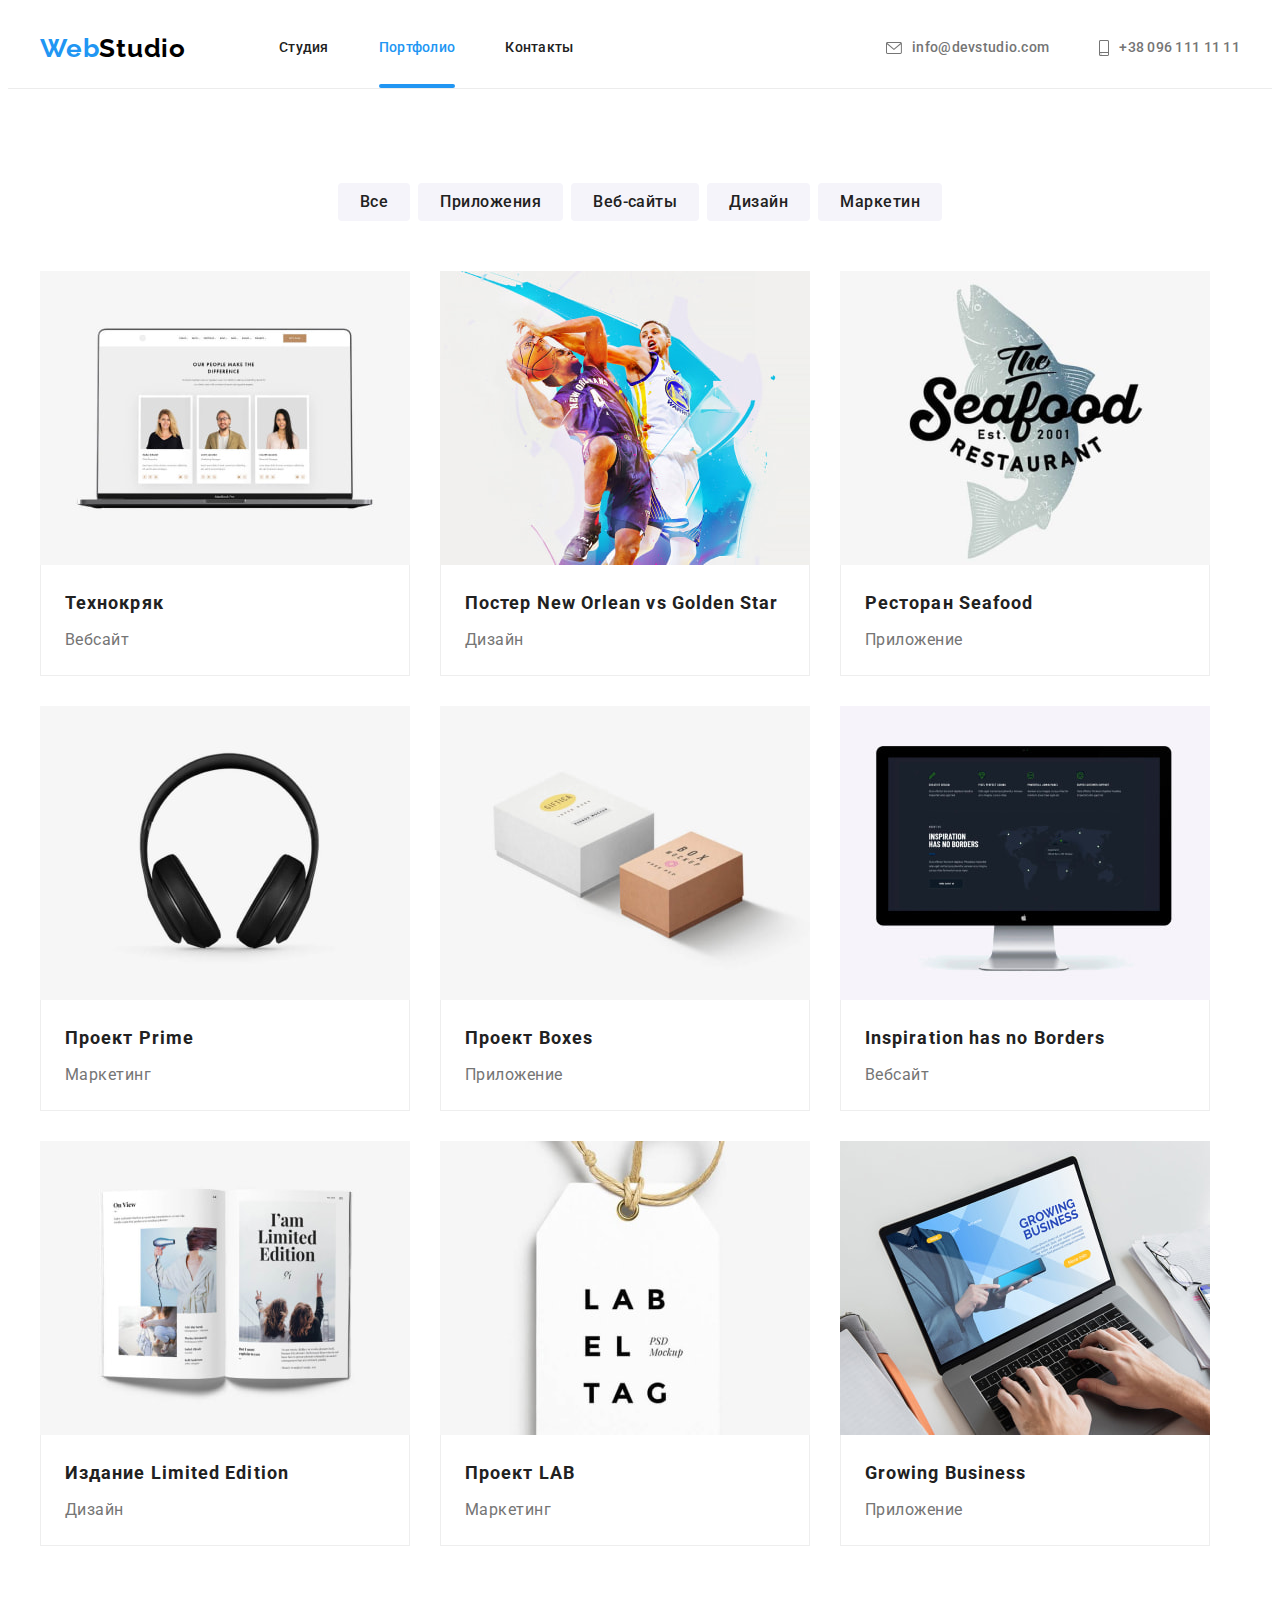
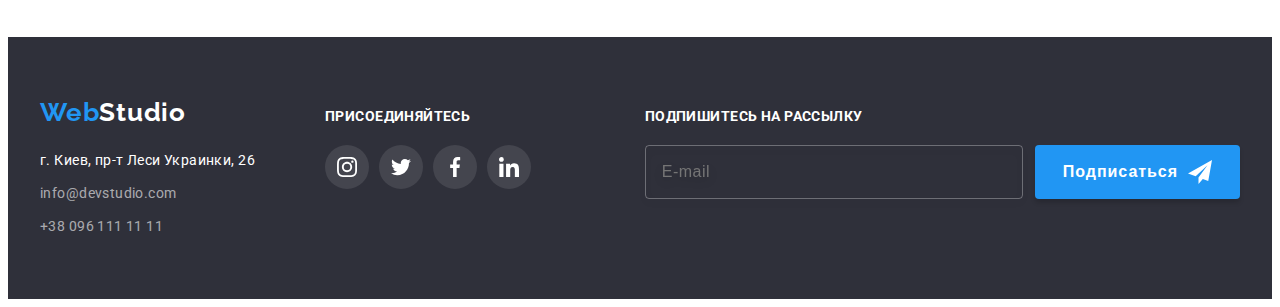
==== portfolio.html @ be4d052f "Initial commit" ====
<!DOCTYPE html>
<html lang="ru">
  <head>
    <meta charset="UTF-8" />
    <meta http-equiv="X-UA-Compatible" content="IE=edge" />
    <meta name="viewport" content="width=device-width, initial-scale=1.0" />
    <title>goit-markup-hw-06</title>

    <link rel="preconnect" href="https://fonts.googleapis.com" />
    <link rel="preconnect" href="https://fonts.gstatic.com" crossorigin />
    <link
      href="https://fonts.googleapis.com/css2?family=Raleway:wght@700&family=Roboto:wght@400;500;700;900&display=swap"
      rel="stylesheet"
    />
    <link
      rel="stylesheet"
      href="https://cdnjs.cloudflare.com/ajax/libs/modern-normalize/1.1.0/modern-normalize.min.css"
      integrity="sha512-wpPYUAdjBVSE4KJnH1VR1HeZfpl1ub8YT/NKx4PuQ5NmX2tKuGu6U/JRp5y+Y8XG2tV+wKQpNHVUX03MfMFn9Q=="
      crossorigin="anonymous"
      referrerpolicy="no-referrer"
    />
    <link rel="stylesheet" type="text/css" href="./css/styles.css" />
  </head>
  <body>
    <header class="header-portfolio">
      <div class="container heder-container">
        <a href="index.html" lang="en" class="logo">Web<span class="logo-studio">Studio</span></a>
        <nav class="navigation">
          <ul class="list-header list">
            <li class="navigation-item">
              <a href="index.html" class="link">Студия</a>
            </li>
            <li class="navigation-item">
              <a href="./portfolio.html" class="page link">Портфолио</a>
            </li>
            <li class="navigation-item">
              <a href="Контакты" class="link">Контакты</a>
            </li>
          </ul>
        </nav>
        <ul class="list-contacts list">
          <li class="navigation-item">
            <a href="mailto:info@devstudio.com" class="link">
              <svg class="header-icon" width="16" height="12">
                <use href="./img/icons.svg#icon-envelope"></use>
              </svg>
              info@devstudio.com</a
            >
          </li>
          <li class="navigation-item">
            <a href="tel:+380961111111" class="link">
              <svg class="header-icon" width="10" height="16">
                <use href="./img/icons.svg#icon-smartphone"></use>
              </svg>
              +38 096 111 11 11</a
            >
          </li>
        </ul>
      </div>
    </header>
    <main>
      <section class="section">
        <div class="container btn-container">
          <h1 class="visually-hidden">Каталог</h1>
          <ul class="btn-list list">
            <li class="item-btn">
              <button type="button" class="btn-page-two">Все</button>
            </li>
            <li class="item-btn">
              <button type="button" class="btn-page-two">Приложения</button>
            </li>
            <li class="item-btn">
              <button type="button" class="btn-page-two">Веб-сайты</button>
            </li>
            <li class="item-btn">
              <button type="button" class="btn-page-two">Дизайн</button>
            </li>
            <li class="item-btn">
              <button type="button" class="btn-page-two">Маркетин</button>
            </li>
          </ul>
          <ul class="catalog list">
            <li class="catalog-items">
              <a href="" class="link-icon">
                <div class="catalog-card-one">
                  <img src="./img/cards/nootebook.jpg" alt="ноутбук" width="370" height="294" />
                  <div class="catalog-card-two">
                    <p class="description">
                      Ресурс предлагает комплексные предложения с разным уровнем функционала и
                      сервисов. Все это позволит посетителю получить исчерпывающие сведения о
                      компании или частном лице.
                    </p>
                  </div>
                </div>
                <div class="img-catalog">
                  <h2>Технокряк</h2>
                  <p class="sacodary-text">Вебсайт</p>
                </div>
              </a>
            </li>
            <li class="catalog-items">
              <a href="" class="link-icon">
                <div class="catalog-card-one">
                  <img src="./img/cards/bsket.jpg" alt="баскетбол" width="370" height="294" />
                  <div class="catalog-card-two">
                    <p class="description">
                      Ресурс предлагает комплексные предложения с разным уровнем функционала и
                      сервисов. Все это позволит посетителю получить исчерпывающие сведения о
                      компании или частном лице.
                    </p>
                  </div>
                </div>
                <div class="img-catalog">
                  <h2>Постер <span lang="en">New Orlean vs Golden Star</span></h2>
                  <p class="sacodary-text">Дизайн</p>
                </div>
              </a>
            </li>
            <li class="catalog-items">
              <a href="" class="link-icon">
                <div class="catalog-card-one">
                  <img
                    src="./img/cards/seafood.jpg"
                    alt="логоти ресторана"
                    width="370"
                    height="294"
                  />
                  <div class="catalog-card-two">
                    <p class="description">
                      Ресурс предлагает комплексные предложения с разным уровнем функционала и
                      сервисов. Все это позволит посетителю получить исчерпывающие сведения о
                      компании или частном лице.
                    </p>
                  </div>
                </div>
                <div class="img-catalog">
                  <h2>Ресторан <span lang="en">Seafood</span></h2>
                  <p class="sacodary-text">Приложение</p>
                </div>
              </a>
            </li>
            <li class="catalog-items">
              <a href="" class="link-icon">
                <div class="catalog-card-one">
                  <img
                    src="./img/cards/headphones.jpg"
                    alt="черные наушники"
                    width="370"
                    height="294"
                  />
                  <div class="catalog-card-two">
                    <p class="description">
                      Ресурс предлагает комплексные предложения с разным уровнем функционала и
                      сервисов. Все это позволит посетителю получить исчерпывающие сведения о
                      компании или частном лице.
                    </p>
                  </div>
                </div>
                <div class="img-catalog">
                  <h2>Проект <span lang="en">Prime</span></h2>
                  <p class="sacodary-text">Маркетинг</p>
                </div>
              </a>
            </li>
            <li class="catalog-items">
              <a href="" class="link-icon">
                <div class="catalog-card-one">
                  <img
                    src="./img/cards/two-boxes.jpg"
                    alt="две картонные коробки"
                    width="370"
                    height="294"
                  />
                  <div class="catalog-card-two">
                    <p class="description">
                      Ресурс предлагает комплексные предложения с разным уровнем функционала и
                      сервисов. Все это позволит посетителю получить исчерпывающие сведения о
                      компании или частном лице.
                    </p>
                  </div>
                </div>
                <div class="img-catalog">
                  <h2>Проект <span lang="en">Boxes</span></h2>
                  <p class="sacodary-text">Приложение</p>
                </div>
              </a>
            </li>
            <li class="catalog-items">
              <a href="" class="link-icon">
                <div class="catalog-card-one">
                  <img src="./img/cards/monitor.jpg" alt="монитор" width="370" height="294" />
                  <div class="catalog-card-two">
                    <p class="description">
                      Ресурс предлагает комплексные предложения с разным уровнем функционала и
                      сервисов. Все это позволит посетителю получить исчерпывающие сведения о
                      компании или частном лице.
                    </p>
                  </div>
                </div>
                <div class="img-catalog">
                  <h2 lang="en">Inspiration has no Borders</h2>
                  <p class="sacodary-text">Вебсайт</p>
                </div>
              </a>
            </li>
            <li class="catalog-items">
              <a href="" class="link-icon">
                <div class="catalog-card-one">
                  <img src="./img/cards/book.jpg" alt="книга" width="370" height="294" />
                  <div class="catalog-card-two">
                    <p class="description">
                      Ресурс предлагает комплексные предложения с разным уровнем функционала и
                      сервисов. Все это позволит посетителю получить исчерпывающие сведения о
                      компании или частном лице.
                    </p>
                  </div>
                </div>
                <div class="img-catalog">
                  <h2>Издание <span lang="en">Limited Edition</span></h2>
                  <p class="sacodary-text">Дизайн</p>
                </div>
              </a>
            </li>
            <li class="catalog-items">
              <a href="" class="link-icon">
                <div class="catalog-card-one">
                  <img src="./img/cards/label.jpg" alt="бирка" width="370" height="294" />
                  <div class="catalog-card-two">
                    <p class="description">
                      Ресурс предлагает комплексные предложения с разным уровнем функционала и
                      сервисов. Все это позволит посетителю получить исчерпывающие сведения о
                      компании или частном лице.
                    </p>
                  </div>
                </div>
                <div class="img-catalog">
                  <h2>Проект <span lang="en">LAB</span></h2>
                  <p class="sacodary-text">Маркетинг</p>
                </div>
              </a>
            </li>
            <li class="catalog-items">
              <a href="" class="link-icon">
                <div class="catalog-card-one">
                  <img
                    src="./img/cards/nootebook-2.jpg"
                    alt="серый ноутбук"
                    width="370"
                    height="294"
                  />
                  <div class="catalog-card-two">
                    <p class="description">
                      Ресурс предлагает комплексные предложения с разным уровнем функционала и
                      сервисов. Все это позволит посетителю получить исчерпывающие сведения о
                      компании или частном лице.
                    </p>
                  </div>
                </div>
                <div class="img-catalog">
                  <h2 lang="en">Growing Business</h2>
                  <p class="sacodary-text">Приложение</p>
                </div>
              </a>
            </li>
          </ul>
        </div>
      </section>
    </main>
    <footer class="footer">
      <section class="section-footer container">
        <div class="footer-contacts">
          <a href="index.html" lang="en" class="logo logo-footer"
            >Web<span class="footer-logo">Studio</span></a
          >
          <address>
            <ul class="footer-address list">
              <li class="footer-items">
                <a
                  href="https://goo.gl/maps/iHPk22q8Q6fAZVJF9"
                  target="_blank"
                  rel="noopener nofollow"
                  class="list-1"
                  >г. Киев, пр-т Леси Украинки, 26
                </a>
              </li>
              <li class="footer-items">
                <a href="mailto:info@devstudio.com" class="list-2">info@devstudio.com</a>
              </li>
              <li class="footer-items">
                <a href="tel:+380961111111" class="list-2">+38 096 111 11 11</a>
              </li>
            </ul>
          </address>
        </div>
        <div class="footer-social">
          <h4 class="text-footer">ПРИСОЕДИНЯЙТЕСЬ</h4>
          <ul class="social list">
            <li class="social-items">
              <a
                class="social-link"
                href=""
                target="_blank"
                aria-label="instagram"
                rel="noopener noreferrent"
              >
                <svg class="social-icon" width="20" height="20">
                  <use href="./img/icons.svg#icon-instagram"></use>
                </svg>
              </a>
            </li>
            <li class="social-items">
              <a
                class="social-link"
                href=""
                target="_blank"
                aria-label="twitter"
                rel="noopener noreferrent"
              >
                <svg class="social-icon" width="20" height="20">
                  <use href="./img/icons.svg#icon-twitter"></use>
                </svg>
              </a>
            </li>
            <li class="social-items">
              <a
                class="social-link"
                href=""
                target="_blank"
                aria-label="facebook"
                rel="noopener noreferrent"
              >
                <svg class="social-icon" width="20" height="20">
                  <use href="./img/icons.svg#icon-facebook"></use>
                </svg>
              </a>
            </li>
            <li class="social-items">
              <a
                class="social-link"
                href=""
                target="_blank"
                aria-label="linkedin"
                rel="noopener noreferrent"
              >
                <svg class="social-icon" width="20" height="20">
                  <use href="./img/icons.svg#icon-linkedin"></use>
                </svg>
              </a>
            </li>
          </ul>
        </div>
        <div>
          <p class="text-footer">Подпишитесь на рассылку</p>
          <form class="footer-form" name="footer-form">
            <input class="input-footer" type="text" name="E-mail" placeholder="E-mail" />
            <button class="footer-btn" type="submit">
              Подписаться
              <svg class="icon-send" width="24" height="24">
                <use href="./img/icons.svg#icon-send"></use>
              </svg>
            </button>
          </form>
        </div>
      </section>
    </footer>
  </body>
</html>
---- css/styles.css ----
:root {
  --main-font: 'Roboto', sans-serif;
  --sekondary-font: 'Raleway', sans-serif;
  /*text colors*/
  --accent-color: #2196f3;
  --main-text-cl: #757575;
  --secondary-text-cl: #212121;
  --color-logo: #000000;
  --clients-color: #afb1b8;
  /*bg colors*/
  --accent-bg-color: #2f303a;
  --main-bg-cl: #ffffff;
  --btn-hover-cl: #188ce8;
  --section-team-color: #f5f4fa;
  --our-team-color: #ffffff;
  --header-color: #ececec;
  --hero-color: rgba(47, 48, 58, 0.4);
  --our-team: rgba(47, 48, 58, 0.8);
  --color-description: rgba(33, 150, 243, 0.9);
  --modal-color: rgba(0, 0, 0, 0.2);
  --color-close: rgba(0, 0, 0, 0.1);
  /* animation */
  --modal-anim: 400ms linear;
  --hover-anim: 250ms cubic-bezier(0.4, 0, 0.2, 1);
}
.visually-hidden {
  position: absolute;
  white-space: nowrap;
  width: 1px;
  height: 1px;
  overflow: hidden;
  border: 0;
  padding: 0;
  clip: rect(0 0 0 0);
  clip-path: inset(50%);
  margin: -1px;
}
body {
  font-family: var(--main-font);
  font-size: 14px;
  line-height: 1.71;
  letter-spacing: 0.03em;
  color: var(--main-text-cl);
}
h1,
h2,
h3,
h4,
h5,
h6,
p {
  margin: 0;
}
img {
  display: block;
}
.header-portfolio {
  border-bottom: 1px solid var(--header-color);
}
.container {
  outline: 1px solid none;
  width: 1200px;
  padding-left: 15px;
  padding-right: 15px;
  margin-left: auto;
  margin-right: auto;
}
.section {
  padding-top: 94px;
  padding-bottom: 94px;
}
.list {
  margin: 0;
  padding-left: 0;
  list-style: none;
}
/*section header*/

.heder-container {
  display: flex;
  align-items: center;
}
.logo {
  font-family: var(--sekondary-font);
  font-weight: 700;
  font-size: 26px;
  line-height: 1.19;
  letter-spacing: 0.03em;
  color: var(--accent-color);
  text-decoration: none;
  letter-spacing: 0.03em;
  margin-right: 93px;
}
.logo-studio {
  color: var(--color-logo);
}
.list-header {
  font-family: var(--main-font);
  font-weight: 500;
  font-size: 14px;
  line-height: 1.14;
  color: var(--secondary-text-cl);
  letter-spacing: 0.02em;
  display: flex;
}
.link {
  display: flex;
  align-items: center;
  padding-top: 32px;
  padding-bottom: 32px;
}
.page::after {
  position: absolute;
  content: '';
  display: block;
  width: 100%;
  height: 4px;
  background-color: var(--accent-color);
  border-radius: 2px;
  left: 0;
  bottom: 0;
}

.navigation-item {
  position: relative;
  display: block;
  margin-right: 50px;
}
.navigation-item:last-child {
  margin-right: 0;
}
.link {
  text-decoration: none;
  color: inherit;
  transition: var(--hover-anim);
}
.link:hover,
.link:focus {
  color: var(--accent-color);
}

.list-contacts {
  font-family: var(--main-font);

  font-weight: 500;
  font-size: 14px;
  line-height: 1.14;
  color: var(--main-text-cl);
  letter-spacing: 0.02em;
  margin-left: auto;
  display: flex;
}
.header-icon {
  fill: currentColor;
  margin-right: 10px;
}
.page {
  color: var(--accent-color);
}

/*section main*/

.section-hero {
  max-width: 1600px;
  height: 600px;
  background-repeat: no-repeat;
  background-position: center;
  align-items: center;
  padding-top: 200px;
  padding-bottom: 200px;
  background-color: var(--accent-bg-color);
  background-image: linear-gradient(rgba(47, 48, 58, 0.4), rgba(47, 48, 58, 0.4)),
    url(../img/bg/hero-bg.jpg);
  background-size: cover;
  margin-left: auto;
  margin-right: auto;
}

.hero {
  color: var(--main-bg-cl);
  font-family: var(--main-font);
  font-style: normal;
  font-weight: 900;
  font-size: 44px;
  line-height: 1.36;
  letter-spacing: 0.06em;
  text-transform: uppercase;
  width: 696px;
  height: 120px;
  text-align: center;
  margin-bottom: 30px;
  margin-left: auto;
  margin-right: auto;
}

.active-btn {
  padding: 10px 32px;
  display: block;
  background: var(--accent-color);
  box-shadow: 0px 4px 4px rgba(0, 0, 0, 0.15);
  border-radius: 4px;
  border: none;
  margin-left: auto;
  margin-right: auto;
}
.btn {
  font-family: var(--main-font);
  font-weight: 700;
  font-size: 16px;
  line-height: 1.88;
  color: var(--main-bg-cl);
  background-color: var(--accent-color);
  cursor: pointer;
  letter-spacing: 0.06em;
  transition: var(--hover-anim);
}
.btn:focus {
  background-color: var(--btn-hover-cl);
  color: var(--main-bg-cl);
}
.btn:hover {
  color: var(--btn-hover-cl);
  color: var(--main-bg-cl);
}

/* modal */
.modal-p {
  font-weight: 700;
  font-size: 20px;
  line-height: 1.15;
  text-align: center;
  letter-spacing: 0.03em;
  margin-bottom: 12px;
  color: var(--secondary-text-cl);
}
.modal-input {
  width: 100%;
  height: 100%;
  border: none;
  width: 448px;
  height: 40px;
  padding-left: 42px;
  transition: var(--hover-anim);
  border: none;
  outline: transparent;
}

.modal-input:focus {
  outline: 1px solid var(--accent-color);
  border-radius: 4px;
}
.modal-label {
  display: block;
  font-weight: 400;
  font-size: 12px;
  line-height: 1.17;
  letter-spacing: 0.01em;
  color: var(--secondary-text-cl);
  height: 58px;
  margin-bottom: 10px;
}
.modal-label-coment {
  font-weight: 400;
  font-size: 12px;
  line-height: 1.17;
  letter-spacing: 0.01em;
  color: var(--main-text-cl);
}
.form-span {
  color: var(--main-text-cl);
}
.comment {
  margin-top: 4px;
  resize: none;
  width: 448px;
  height: 120px;
  margin-bottom: 20px;
  font-size: 14px;
  line-height: 1.14;
  letter-spacing: 0.01em;
  padding: 12px 16px;
  border: none;
  outline: 1px solid rgba(33, 33, 33, 0.2);
  border-radius: 4px;
  transition: var(--hover-anim);
}
.comment:placeholder-shown {
  font-size: 12px;
  line-height: 14px;
  letter-spacing: 0.01em;
  color: rgba(117, 117, 117, 0.5);
}

.comment:focus,
.comment:hover {
  outline: 1px solid var(--accent-color);
}
.modal-field:focus .modal-input {
  outline: transparent;
}
.modal-field {
  margin-top: 4px;
  border-radius: 4px;
  position: relative;
  border: none;
  outline: 1px solid rgba(33, 33, 33, 0.2);
  border-radius: 4px;
  transition: var(--hover-anim);
}

.modal-field:hover,
.modal-field:focus {
  color: var(--accent-color);
  outline-color: var(--accent-color);
  border: none;
}
.modal-field:focus-within .modal-svg {
  color: var(--accent-color);
}
.modal-svg {
  position: absolute;
  left: 15px;
  top: 14px;
  fill: currentColor;
}

.radio {
  display: flex;
  align-items: center;
  justify-content: center;
  font-size: 14px;
  line-height: 1.71;
  letter-spacing: 0.03em;
  margin-bottom: 30px;
}
.modal-btn {
  font-weight: 700;
  font-size: 16px;
  line-height: 1.88;
  display: flex;
  letter-spacing: 0.06em;
  color: var(--main-bg-cl);
  border: none;
  background-color: var(--accent-color);
  padding: 10px 55px;
  border-radius: 4px;
  margin-right: auto;
  margin-left: auto;
  cursor: pointer;
  transition: var(--hover-anim);
  border-radius: 4px;
  outline: transparent;
}
.modal-btn:hover,
.modal-btn:focus {
  background-color: var(--btn-hover-cl);
  box-shadow: 0px 4px 4px rgba(0, 0, 0, 0.15);
  border-radius: 4px;
}
.checkbox:checked + .modal-check {
  fill: var(--main-bg-cl);
  background-color: var(--accent-color);
  border-color: var(--accent-color);
}
.checkbox:focus + .modal-check {
  border-color: var(--accent-color);
}
.checkbox:hover + .modal-check {
  border-color: var(--accent-color);
}
.modal-check {
  width: 16px;
  height: 15px;
  margin-right: 9px;
  fill: var(--main-bg-cl);
  border: 2px solid var(--secondary-text-cl);
  transition: var(--hover-anim);
  border-radius: 2px;
}

.modal-link {
  color: var(--accent-color);
}
.backdrop {
  position: fixed;
  width: 100%;
  height: 100%;
  top: 0;
  left: 0;
  background-color: var(--modal-color);
  z-index: 10;
  transition: opacity var(--modal-anim), visibility var(--modal-anim);
}
.modal {
  background-color: var(--main-bg-cl);
  width: 528px;
  height: 581px;
  position: absolute;
  left: 50%;
  top: 50%;
  transform: translate(-50%, -50%);
  padding: 40px;
}
.backdrop.is-hidden {
  opacity: 0;
  pointer-events: none;
  visibility: hidden;
}
.close {
  position: absolute;
  top: 8px;
  right: 8px;
  fill: var(--color-logo);
  outline: 1px solid var(--color-close);
  border: none;
  background-color: var(--main-bg-cl);
  border-radius: 50%;
  width: 30px;
  height: 30px;
  display: flex;
  align-items: center;
  justify-content: center;
  cursor: pointer;
  padding: 0;
  transition: var(--hover-anim);
}
.close:hover,
.close:focus {
  fill: var(--accent-color);
}
.Benefits-item {
  font-family: var(--main-font);
  font-style: normal;
  font-size: 14px;
  line-height: 1.71x;
  color: var(--main-text-cl);
  letter-spacing: 0.03em;
}
.Benefits {
  font-family: var(--main-font);
  font-style: normal;
  font-weight: 700;
  font-size: 14px;
  line-height: 1.14;
  color: var(--secondary-text-cl);
  letter-spacing: 0.03em;
  text-transform: uppercase;
}
.Benefits-list {
  list-style: none;
  display: flex;
}
.div-advantages {
  width: 270px;
  height: 120px;
  background-color: var(--section-team-color);
  margin-bottom: 30px;
  align-items: center;
  display: flex;
  justify-content: center;
}
.advantages {
}
.benefits-block {
  width: 270px;
  margin-right: 30px;
}
.benefits-block:last-child {
  margin-right: 0;
}
.Benefits {
  margin-bottom: 10px;
}
.heading-two {
  font-family: var(--main-font);
  font-style: normal;
  font-weight: 700;
  font-size: 36px;
  line-height: 1.17;
  color: var(--secondary-text-cl);
  letter-spacing: 0.03em;
  margin-bottom: 50px;
  text-align: center;
}
.our-work-list {
  list-style: none;
}

.our-team {
  display: flex;
}

.our-team-item {
  margin-right: 30px;
  box-shadow: 0px 1px 3px rgba(0, 0, 0, 0.12), 0px 1px 1px rgba(0, 0, 0, 0.14),
    0px 2px 1px rgba(0, 0, 0, 0.2);
  border-radius: 0px 0px 4px 4px;

  background-color: var(--our-team-color);
}
.wraper {
  padding-bottom: 30px;
  padding-top: 30px;
}
.our-team-item .name {
  margin-bottom: 10px;
}
.our-team-item:last-child {
  margin-right: 0;
}
.about {
  padding-top: 0;
}
.about .list {
  display: flex;
}
.our-work-item {
  position: relative;
  margin-right: 30px;
}
.about .our-work-item:last-child {
  margin-right: 0;
}
.our-work-text {
  position: absolute;
  content: '';
  display: flex;
  width: 100%;
  height: 70px;
  background-color: var(--our-team);
  left: 0;
  bottom: 0;
  font-weight: 700;
  line-height: 1.14;
  letter-spacing: 0.03em;
  text-transform: uppercase;
  color: var(--main-bg-cl);
  align-items: center;
  justify-content: center;
}
.name {
  font-family: var(--main-font);
  font-style: normal;
  font-weight: 500;
  font-size: 16px;
  line-height: 1.19;
  color: var(--secondary-text-cl);
  text-align: center;
  letter-spacing: 0.03em;
}
.section-team {
  background-color: var(--section-team-color);
}
.position {
  font-family: var(--main-font);
  font-style: normal;
  font-size: 16px;
  line-height: 1.19;
  color: var(--main-text-cl);
  text-align: center;
  letter-spacing: 0.03em;
  margin-bottom: 16px;
}
.btn-list {
  list-style: none;
  margin: 0;
  padding: 0;
}
.btn-container .btn-list {
  display: flex;
  justify-content: center;
  margin-bottom: 50px;
}
.btn-container {
  width: 1200px;
  height: 1360px;
}
.item-btn {
  margin-right: 8px;
}
.item-btn:hover:focus {
  box-shadow: 0px 3px 1px rgba(0, 0, 0, 0.1), 0px 1px 2px rgba(0, 0, 0, 0.08),
    0px 2px 2px rgba(0, 0, 0, 0.12);
}
.item-btn:last-child {
  margin-right: 0;
}
.btn-page-two {
  font-family: var(--main-font);
  font-weight: 500;
  font-size: 16px;
  line-height: 1.62;
  color: var(--secondary-text-cl);
  background-color: var(--section-team-color);
  cursor: pointer;
  letter-spacing: 0.03em;
  border: none;
  padding: 6px 22px;
  border-radius: 4px;
  transition: var(--hover-anim);
}
.btn-page-two:hover,
.btn-page-two:focus {
  color: var(--main-bg-cl);
  background-color: var(--accent-color);
  box-shadow: 0px 3px 1px rgba(0, 0, 0, 0.1), 0px 1px 2px rgba(0, 0, 0, 0.08),
    0px 2px 2px rgba(0, 0, 0, 0.12);
}

.catalog {
  display: flex;
  flex-wrap: wrap;
}
.catalog h2 {
  font-family: var(--main-font);
  font-style: normal;
  font-weight: 700;
  font-size: 18px;
  line-height: 2;
  color: var(--secondary-text-cl);
  letter-spacing: 0.06em;
}
.sacodary-text {
  font-family: var(--main-font);
  font-style: normal;
  font-size: 16px;
  line-height: 1.88;
  color: var(--main-text-cl);
  letter-spacing: 0.03em;
}
.catalog-items {
  margin-right: 30px;
  margin-bottom: 30px;
}

.description {
  padding: 63px 24px;
  font-size: 18px;
  line-height: 1.56;
  letter-spacing: 0.03em;
  background-color: var(--color-description);
  color: var(--main-bg-cl);
}
.catalog-card-one {
  position: relative;
  overflow: hidden;
}
.catalog-card-two {
  top: 0;
  left: 0;
  position: absolute;
  transition: transform var(--hover-anim);
  transform: translateY(100%);
  width: 100%;
  height: 100%;
}
.link-icon {
  text-decoration: none;
  display: block;
  transition: box-shadow var(--hover-anim);
}
.link-icon:hover,
.link-icon:focus {
  box-shadow: 0px 1px 1px rgba(0, 0, 0, 0.12), 0px 4px 4px rgba(0, 0, 0, 0.06),
    1px 4px 6px rgba(0, 0, 0, 0.16);
}
.link-icon:hover .catalog-card-two,
.link-icon:focus .catalog-card-two {
  transform: translateY(0%);
}
.catalog-items:nth-child(3n) {
  margin-right: 0;
}
.catalog-items:nth-child(n + 7) {
  margin-bottom: 0;
}
.img-catalog h2 {
  margin-bottom: 4px;
}
.img-catalog {
  border: 1px solid #eeeeee;
  border-top: none;
  padding: 20px 24px;
}
.team-list {
  display: flex;
  justify-content: center;
}
.team-social {
  width: 44px;
  height: 44px;
  color: var(--main-bg-cl);
  border-radius: 50%;
  display: flex;
  align-items: center;
  justify-content: center;
  transition: background-color var(--hover-anim);
}
.team-link:not(:last-child) {
  margin-right: 10px;
}
.team-social:hover .team-icon,
.team-social:focus .team-icon {
  fill: var(--main-bg-cl);
}
.team-social:hover,
.team-social:focus {
  background-color: var(--accent-color);
}

.team-icon {
  transition: var(--hover-anim);
  fill: var(--clients-color);
}

.clients-list {
  display: flex;
}
.clients-item:not(:last-child) {
  margin-right: 30px;
}

.client-name {
  color: var(--clients-color);
  width: 170px;
  height: 92px;
  display: flex;
  align-items: center;
  justify-content: center;
  border: 1px solid var(--clients-color);
  border-radius: 4px;
  transition: var(--hover-anim);
}
.clients {
  transition: var(--hover-anim);
  fill: currentColor;
}
.client-name:hover,
.client-name:focus {
  border-color: var(--accent-color);
}
.client-name:hover .clients,
.client-name:focus .clients {
  fill: var(--accent-color);
}

/*section footer*/
.footer-address {
  list-style: none;
  font-style: normal;
  margin-top: 20px;
}

.list-1 {
  font-family: var(--main-font);
  font-style: normal;
  font-size: 14px;
  line-height: 1.71;
  color: var(--main-bg-cl);
  text-decoration: none;
  letter-spacing: 0.03em;
  transition: var(--hover-anim);
}
.list-1:hover,
.list-1:focus {
  color: var(--accent-color);
}
.list-2 {
  font-family: var(--main-font);
  font-style: normal;
  font-size: 14px;
  line-height: 1.17;
  color: rgba(255, 255, 255, 0.6);
  text-decoration: none;
  letter-spacing: 0.03em;
  transition: var(--hover-anim);
}
.footer {
  background-color: var(--accent-bg-color);
}
.list-2:hover,
.list-2:focus {
  color: var(--accent-color);
}
.footer-logo {
  color: var(--main-bg-cl);
}
.footer {
  padding-top: 60px;
  padding-bottom: 60px;
}
.logo-footer {
  margin-right: 0;
}
.footer-items {
  margin-bottom: 9px;
}

.footer-items:last-child {
  margin-bottom: 0;
}
.footer-social {
  margin-right: auto;
}
.text-footer {
  color: var(--main-bg-cl);
  font-family: 'Roboto';
  font-weight: 700;
  font-size: 14px;
  line-height: 1.14;
  letter-spacing: 0.03em;
  text-transform: uppercase;
  margin-bottom: 20px;
}
.footer-contacts {
  margin-right: 70px;
}
.section-footer {
  display: flex;
  align-items: baseline;
}

.social {
  display: flex;
}
.social-items:not(:last-child) {
  margin-right: 10px;
}

.social-link {
  align-items: center;
  justify-content: center;
  display: flex;
  width: 44px;
  height: 44px;
  background-color: rgba(255, 255, 255, 0.1);
  border-radius: 50%;
  transition: background-color var(--hover-anim);
}
.social-icon {
  fill: var(--main-bg-cl);
}
.social-link:hover,
.social-link:focus {
  background-color: var(--accent-color);
}

.input-footer {
  color: var(--main-bg-cl);
  font-size: 16px;
  letter-spacing: 0.03em;
  width: 358px;
  height: 50px;
  margin-right: 12px;
  background-color: transparent;
  border: 1px solid rgba(255, 255, 255, 0.3);
  filter: drop-shadow(0px 4px 4px rgba(0, 0, 0, 0.15));
  border-radius: 4px;
  padding-left: 16px;
}
.footer-btn {
  font-weight: 700;
  font-size: 16px;
  line-height: 1.88;
  color: var(--main-bg-cl);
  background-color: var(--accent-color);
  padding: 10px 28px;
  border: none;
  display: flex;
  align-items: center;
  text-align: center;
  letter-spacing: 0.06em;
  cursor: pointer;
  box-shadow: 0px 4px 4px rgba(0, 0, 0, 0.15);
  border-radius: 4px;
}
.footer-form {
  display: flex;
}
.icon-send {
  margin-left: 10px;
  fill: currentColor;
}
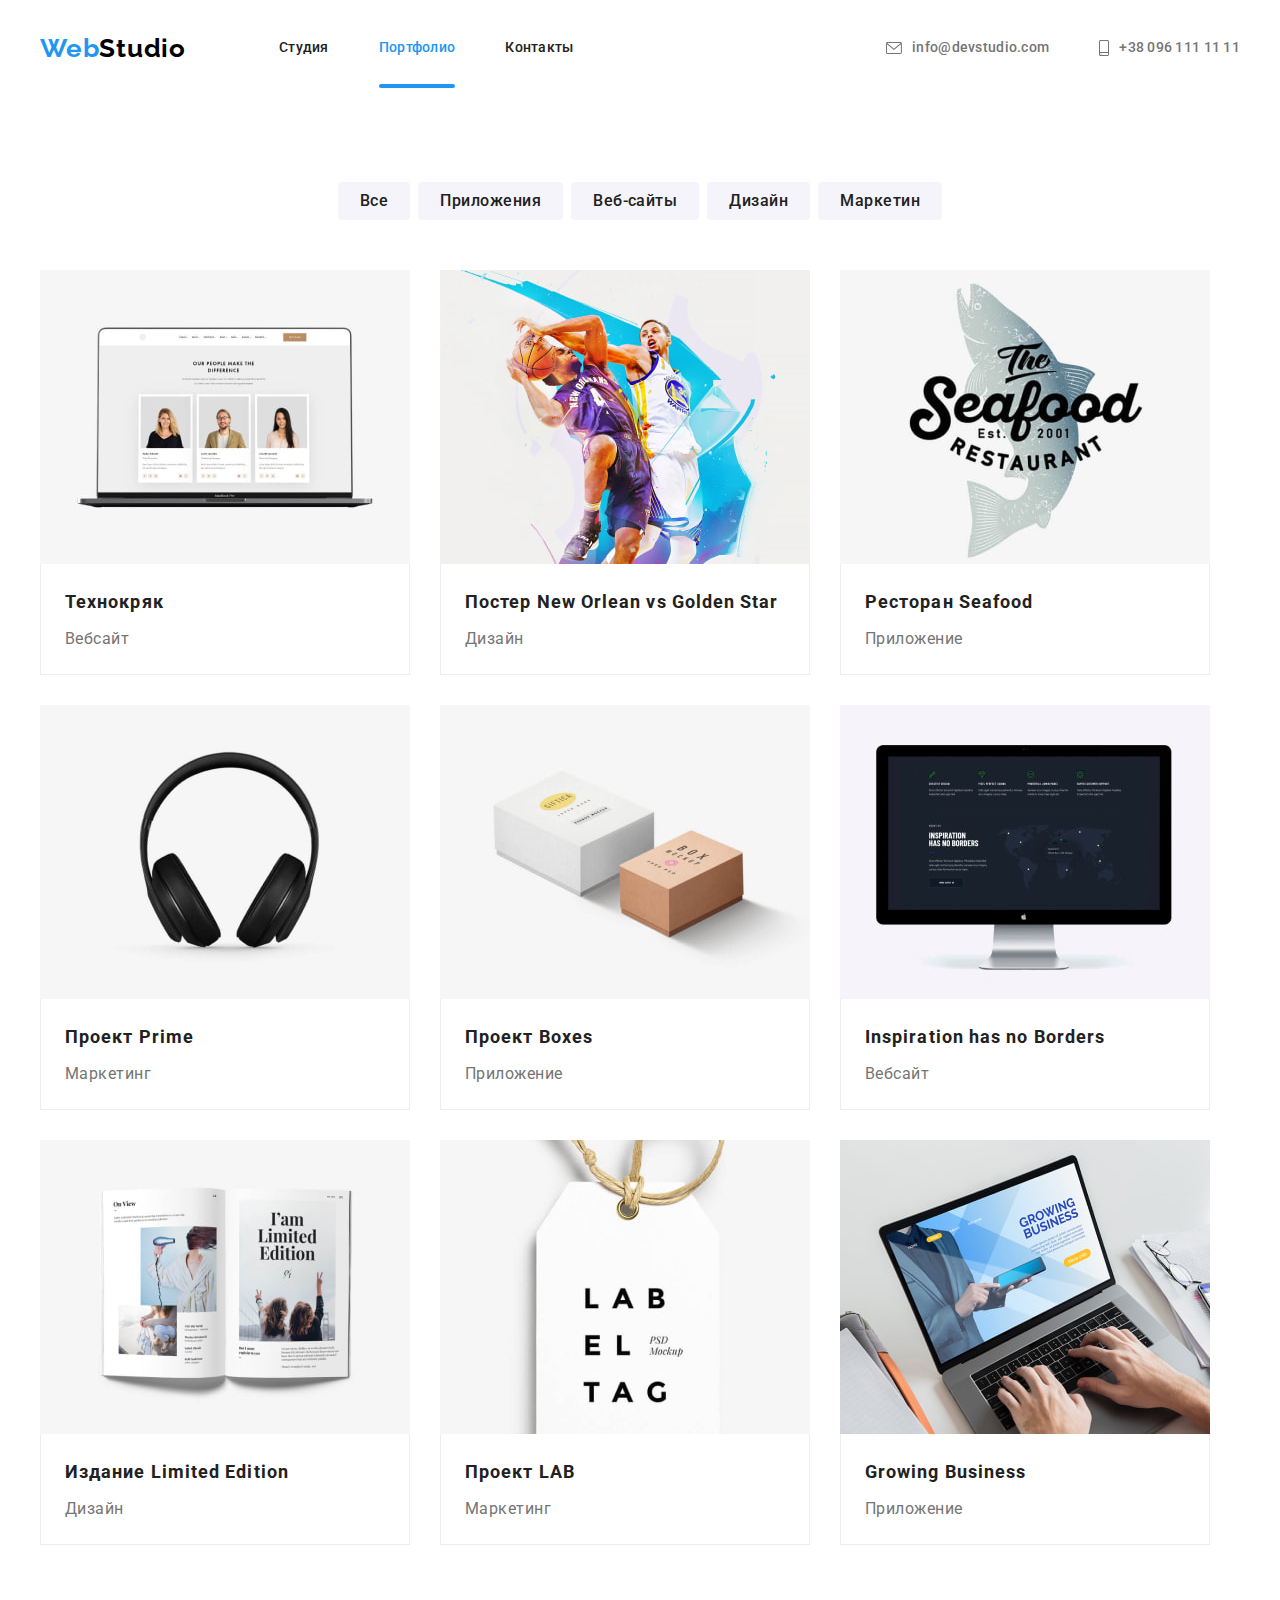
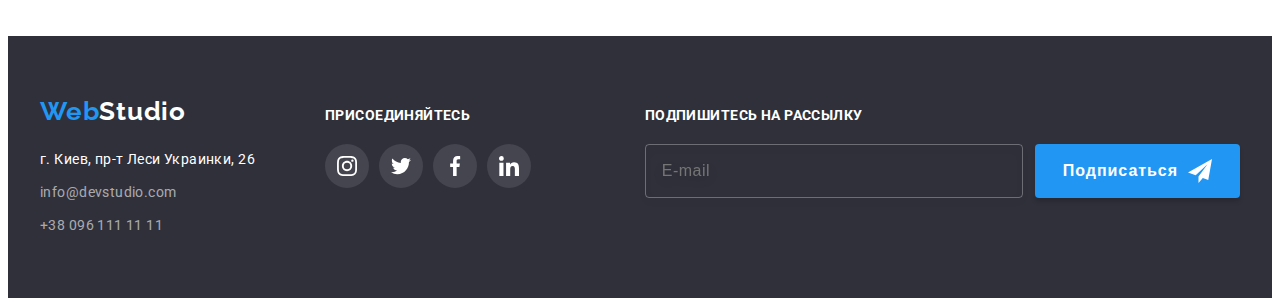
==== commit 31fc9a65: "save" ====
--- a/portfolio.html
+++ b/portfolio.html
@@ -4,7 +4,7 @@
     <meta charset="UTF-8" />
     <meta http-equiv="X-UA-Compatible" content="IE=edge" />
     <meta name="viewport" content="width=device-width, initial-scale=1.0" />
-    <title>goit-markup-hw-06</title>
+    <title>goit-markup-hw-07</title>
 
     <link rel="preconnect" href="https://fonts.googleapis.com" />
     <link rel="preconnect" href="https://fonts.gstatic.com" crossorigin />
@@ -22,8 +22,8 @@
     <link rel="stylesheet" type="text/css" href="./css/styles.css" />
   </head>
   <body>
-    <header class="header-portfolio">
-      <div class="container heder-container">
+    <header class="header">
+      <div class="container header">
         <a href="index.html" lang="en" class="logo">Web<span class="logo-studio">Studio</span></a>
         <nav class="navigation">
           <ul class="list-header list">
--- a/css/styles.css
+++ b/css/styles.css
@@ -76,7 +76,7 @@
 }
 /*section header*/
 
-.heder-container {
+.header {
   display: flex;
   align-items: center;
 }
@@ -224,7 +224,7 @@
 }
 
 /* modal */
-.modal-p {
+.modal-title {
   font-weight: 700;
   font-size: 20px;
   line-height: 1.15;
@@ -233,7 +233,7 @@
   margin-bottom: 12px;
   color: var(--secondary-text-cl);
 }
-.modal-input {
+.modal-form__input {
   width: 100%;
   height: 100%;
   border: none;
@@ -245,95 +245,98 @@
   outline: transparent;
 }
 
-.modal-input:focus {
+.modal-form__input:focus {
   outline: 1px solid var(--accent-color);
   border-radius: 4px;
 }
-.modal-label {
+.modal-form__label {
   display: block;
+  height: 100%;
+  margin-bottom: 10px;
+}
+.form-text--decoration {
   font-weight: 400;
   font-size: 12px;
   line-height: 1.17;
   letter-spacing: 0.01em;
   color: var(--secondary-text-cl);
-  height: 58px;
-  margin-bottom: 10px;
-}
-.modal-label-coment {
-  font-weight: 400;
-  font-size: 12px;
-  line-height: 1.17;
-  letter-spacing: 0.01em;
+}
+.modal-form__span {
   color: var(--main-text-cl);
 }
-.form-span {
-  color: var(--main-text-cl);
-}
-.comment {
-  margin-top: 4px;
-  resize: none;
+.comment--decoration {
   width: 448px;
   height: 120px;
   margin-bottom: 20px;
+}
+
+.comment--style {
+  resize: none;
   font-size: 14px;
   line-height: 1.14;
   letter-spacing: 0.01em;
   padding: 12px 16px;
-  border: none;
+  resize: none;
+  width: 100%;
+  height: 120px;
+  border-radius: 4px;
   outline: 1px solid rgba(33, 33, 33, 0.2);
-  border-radius: 4px;
-  transition: var(--hover-anim);
-}
-.comment:placeholder-shown {
+  border: none;
+  transition: var(--hover-anim);
+  margin-top: 4px;
+}
+.comment--style:hover,
+.comment--style:focus {
+  outline-color: var(--accent-color);
+  border: none;
+}
+.comment--style:placeholder-shown {
   font-size: 12px;
   line-height: 14px;
   letter-spacing: 0.01em;
   color: rgba(117, 117, 117, 0.5);
 }
 
-.comment:focus,
-.comment:hover {
-  outline: 1px solid var(--accent-color);
-}
-.modal-field:focus .modal-input {
-  outline: transparent;
-}
-.modal-field {
+.modal-form__field {
   margin-top: 4px;
-  border-radius: 4px;
   position: relative;
-  border: none;
   outline: 1px solid rgba(33, 33, 33, 0.2);
   border-radius: 4px;
   transition: var(--hover-anim);
 }
-
-.modal-field:hover,
-.modal-field:focus {
+.modal-form__field:hover,
+.modal-form__field:focus {
   color: var(--accent-color);
   outline-color: var(--accent-color);
   border: none;
 }
-.modal-field:focus-within .modal-svg {
+.modal-form__field:focus-within .modal-form__icon {
   color: var(--accent-color);
 }
-.modal-svg {
+.modal-svg--decoration {
   position: absolute;
   left: 15px;
   top: 14px;
   fill: currentColor;
 }
-
-.radio {
+.label--comment {
+  display: block;
+  height: 138px;
+}
+.modal-form__radio {
   display: flex;
   align-items: center;
   justify-content: center;
   font-size: 14px;
   line-height: 1.71;
   letter-spacing: 0.03em;
+  margin-top: 20px;
   margin-bottom: 30px;
 }
-.modal-btn {
+.modal-form__btn {
+  padding: 10px 55px;
+}
+.btn--style {
   font-weight: 700;
   font-size: 16px;
   line-height: 1.88;
@@ -342,7 +345,6 @@
   color: var(--main-bg-cl);
   border: none;
   background-color: var(--accent-color);
-  padding: 10px 55px;
   border-radius: 4px;
   margin-right: auto;
   margin-left: auto;
@@ -351,24 +353,24 @@
   border-radius: 4px;
   outline: transparent;
 }
-.modal-btn:hover,
-.modal-btn:focus {
+.btn--style:hover,
+.btn--style:focus {
   background-color: var(--btn-hover-cl);
   box-shadow: 0px 4px 4px rgba(0, 0, 0, 0.15);
   border-radius: 4px;
 }
-.checkbox:checked + .modal-check {
+.modal-form__checkbox:checked + .modal-form__svg-check {
   fill: var(--main-bg-cl);
   background-color: var(--accent-color);
   border-color: var(--accent-color);
 }
-.checkbox:focus + .modal-check {
+.modal-form__checkbox:focus + .modal-form__svg-check {
   border-color: var(--accent-color);
 }
-.checkbox:hover + .modal-check {
+.modal-form__checkbox:hover + .modal-form__svg-check {
   border-color: var(--accent-color);
 }
-.modal-check {
+.svg--check {
   width: 16px;
   height: 15px;
   margin-right: 9px;
@@ -378,7 +380,7 @@
   border-radius: 2px;
 }
 
-.modal-link {
+.color--link {
   color: var(--accent-color);
 }
 .backdrop {
@@ -406,7 +408,7 @@
   pointer-events: none;
   visibility: hidden;
 }
-.close {
+.modal__btn-close {
   position: absolute;
   top: 8px;
   right: 8px;
@@ -424,11 +426,14 @@
   padding: 0;
   transition: var(--hover-anim);
 }
-.close:hover,
-.close:focus {
+.modal__btn-close:hover,
+.modal__btn-close:focus {
   fill: var(--accent-color);
 }
-.Benefits-item {
+
+/* Benefits */
+
+.benefits__text {
   font-family: var(--main-font);
   font-style: normal;
   font-size: 14px;
@@ -436,7 +441,7 @@
   color: var(--main-text-cl);
   letter-spacing: 0.03em;
 }
-.Benefits {
+.benefits__title {
   font-family: var(--main-font);
   font-style: normal;
   font-weight: 700;
@@ -445,12 +450,13 @@
   color: var(--secondary-text-cl);
   letter-spacing: 0.03em;
   text-transform: uppercase;
-}
-.Benefits-list {
+  margin-bottom: 10px;
+}
+.benefits__list {
   list-style: none;
   display: flex;
 }
-.div-advantages {
+.benefits__advantages {
   width: 270px;
   height: 120px;
   background-color: var(--section-team-color);
@@ -459,19 +465,16 @@
   display: flex;
   justify-content: center;
 }
-.advantages {
-}
-.benefits-block {
+
+.benefits__item {
   width: 270px;
   margin-right: 30px;
 }
-.benefits-block:last-child {
+.benefits__item:last-child {
   margin-right: 0;
 }
-.Benefits {
-  margin-bottom: 10px;
-}
-.heading-two {
+
+.our-team__title {
   font-family: var(--main-font);
   font-style: normal;
   font-weight: 700;
@@ -482,15 +485,12 @@
   margin-bottom: 50px;
   text-align: center;
 }
-.our-work-list {
+.our-team__list {
   list-style: none;
-}
-
-.our-team {
-  display: flex;
-}
-
-.our-team-item {
+  display: flex;
+}
+
+.our-team__item {
   margin-right: 30px;
   box-shadow: 0px 1px 3px rgba(0, 0, 0, 0.12), 0px 1px 1px rgba(0, 0, 0, 0.14),
     0px 2px 1px rgba(0, 0, 0, 0.2);
@@ -498,7 +498,7 @@
 
   background-color: var(--our-team-color);
 }
-.wraper {
+.our-team__wraper {
   padding-bottom: 30px;
   padding-top: 30px;
 }
@@ -538,7 +538,7 @@
   align-items: center;
   justify-content: center;
 }
-.name {
+.our-team__name {
   font-family: var(--main-font);
   font-style: normal;
   font-weight: 500;
@@ -547,11 +547,12 @@
   color: var(--secondary-text-cl);
   text-align: center;
   letter-spacing: 0.03em;
+  margin-bottom: 10px;
 }
 .section-team {
   background-color: var(--section-team-color);
 }
-.position {
+.our-team__position {
   font-family: var(--main-font);
   font-style: normal;
   font-size: 16px;
@@ -682,11 +683,11 @@
   border-top: none;
   padding: 20px 24px;
 }
-.team-list {
+.our-team__list {
   display: flex;
   justify-content: center;
 }
-.team-social {
+.our-team__social {
   width: 44px;
   height: 44px;
   color: var(--main-bg-cl);
@@ -696,19 +697,19 @@
   justify-content: center;
   transition: background-color var(--hover-anim);
 }
-.team-link:not(:last-child) {
+.our-team__link:not(:last-child) {
   margin-right: 10px;
 }
-.team-social:hover .team-icon,
-.team-social:focus .team-icon {
+.our-team__social:hover .our-team__icon,
+.our-team__social:focus .our-team__icon {
   fill: var(--main-bg-cl);
 }
-.team-social:hover,
-.team-social:focus {
+.our-team__social:hover,
+.our-team__social:focus {
   background-color: var(--accent-color);
 }
 
-.team-icon {
+.our-team__icon {
   transition: var(--hover-anim);
   fill: var(--clients-color);
 }
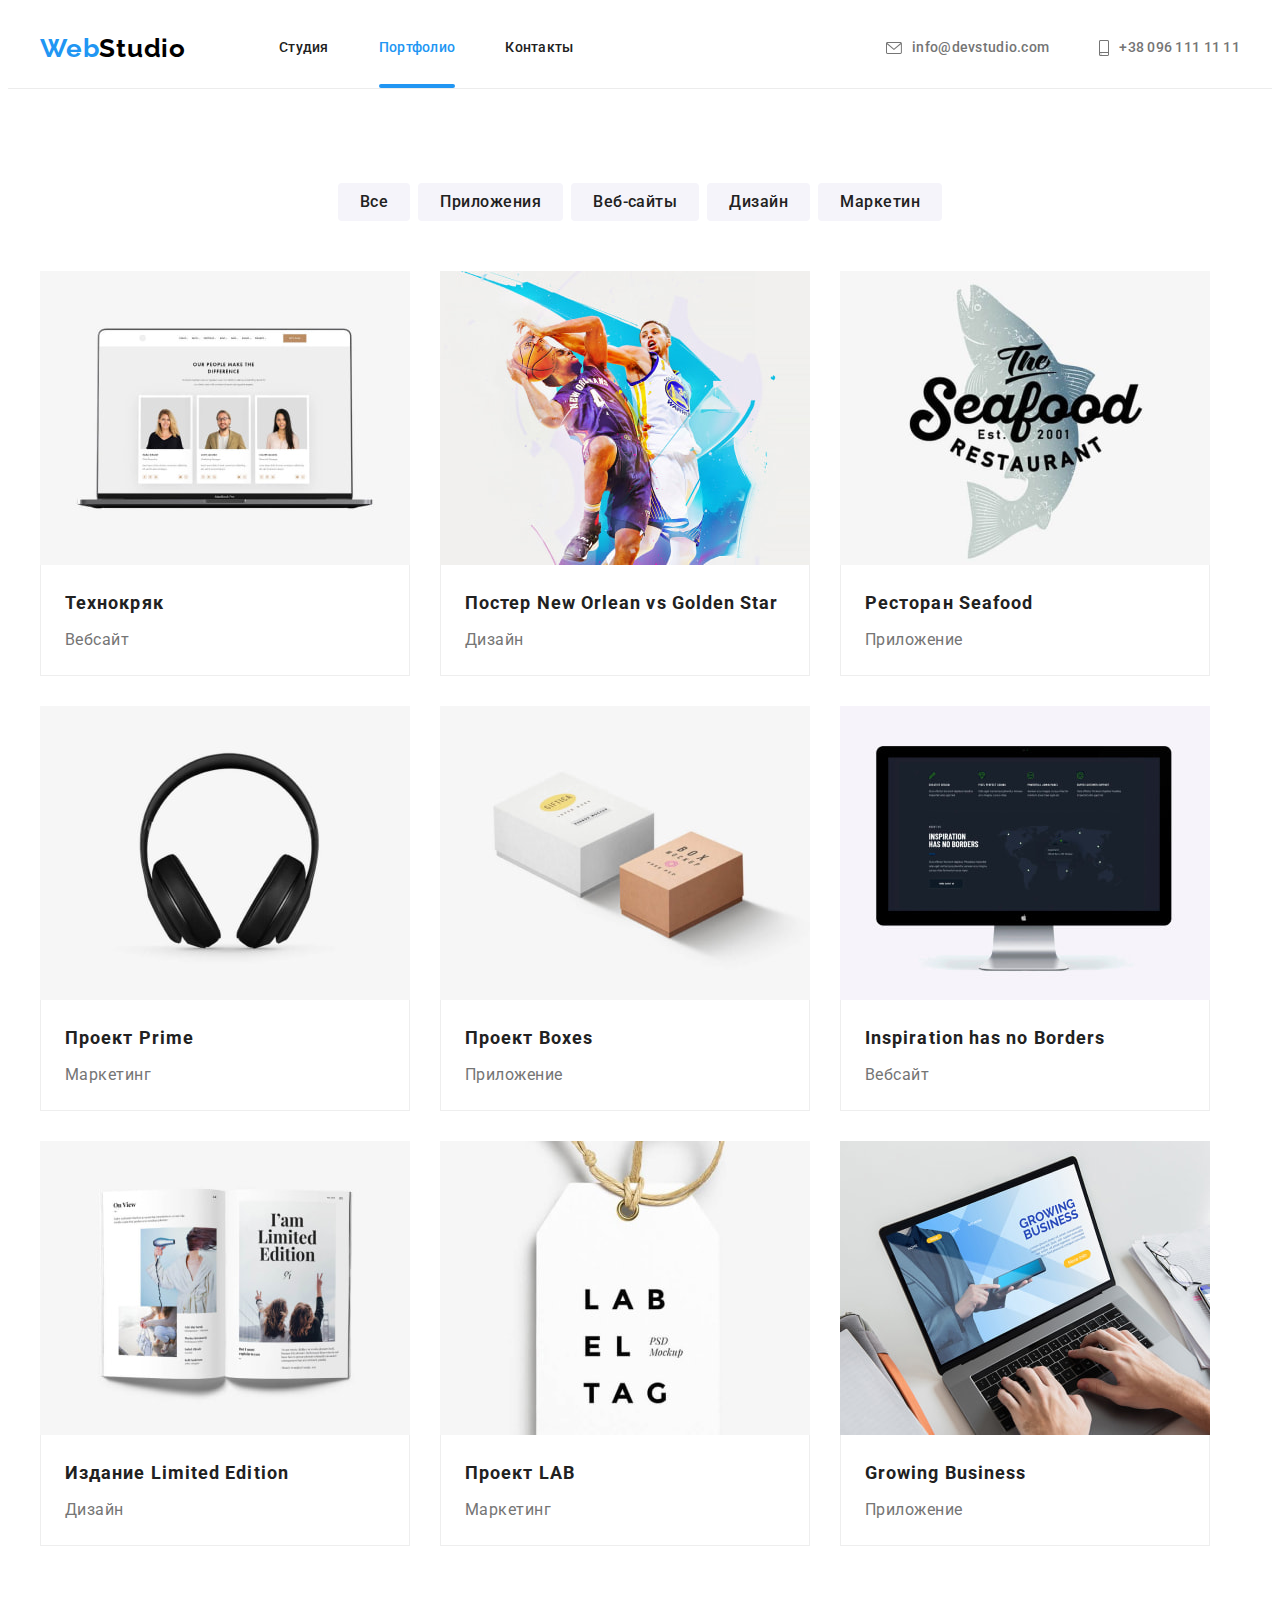
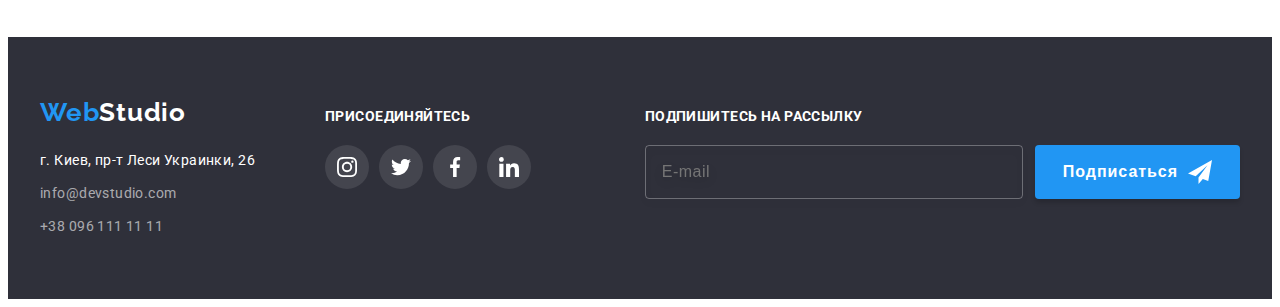
==== commit b2faf3a0: "save" ====
--- a/portfolio.html
+++ b/portfolio.html
@@ -19,10 +19,10 @@
       crossorigin="anonymous"
       referrerpolicy="no-referrer"
     />
-    <link rel="stylesheet" type="text/css" href="./css/styles.css" />
+    <link rel="stylesheet" type="text/css" href="./css/main.min.css" />
   </head>
   <body>
-    <header class="header">
+    <header class="header header-portfolio">
       <div class="container header">
         <a href="index.html" lang="en" class="logo">Web<span class="logo-studio">Studio</span></a>
         <nav class="navigation">
--- a/css/main.min.css
+++ b/css/main.min.css
@@ -0,0 +1,2 @@
+:root{--main-font: 'Roboto', sans-serif;--sekondary-font: 'Raleway', sans-serif;--accent-color: #2196f3;--main-text-cl: #757575;--secondary-text-cl: #212121;--color-logo: #000000;--clients-color: #afb1b8;--accent-bg-color: #2f303a;--main-bg-cl: #ffffff;--btn-hover-cl: #188ce8;--section-team-color: #f5f4fa;--our-team-color: #ffffff;--header-color: #ececec;--hero-color: rgba(47, 48, 58, 0.4);--our-team: rgba(47, 48, 58, 0.8);--color-description: rgba(33, 150, 243, 0.9);--modal-color: rgba(0, 0, 0, 0.2);--color-close: rgba(0, 0, 0, 0.1);--modal-anim: 400ms linear;--hover-anim: 250ms cubic-bezier(0.4, 0, 0.2, 1)}.visually-hidden{position:absolute;white-space:nowrap;width:1px;height:1px;overflow:hidden;border:0;padding:0;clip:rect(0 0 0 0);-webkit-clip-path:inset(50%);clip-path:inset(50%);margin:-1px}body{font-family:var(--main-font);font-size:14px;line-height:1.71;letter-spacing:0.03em;color:var(--main-text-cl)}h1,h2,h3,h4,h5,h6,p{margin:0}img{display:block}.container{outline:1px solid none;width:1200px;padding-left:15px;padding-right:15px;margin-left:auto;margin-right:auto}.section{padding-top:94px;padding-bottom:94px}.list{margin:0;padding-left:0;list-style:none}.active-btn{padding:10px 32px;display:block;background:var(--accent-color);-webkit-box-shadow:0px 4px 4px rgba(0,0,0,0.15);box-shadow:0px 4px 4px rgba(0,0,0,0.15);border-radius:4px;border:none;margin-left:auto;margin-right:auto}.btn{font-family:var(--main-font);font-weight:700;font-size:16px;line-height:1.88;color:var(--main-bg-cl);background-color:var(--accent-color);cursor:pointer;letter-spacing:0.06em;-webkit-transition:var(--hover-anim);transition:var(--hover-anim)}.btn:focus{background-color:var(--btn-hover-cl);color:var(--main-bg-cl)}.btn:hover{color:var(--btn-hover-cl);color:var(--main-bg-cl)}.btn--style{font-weight:700;font-size:16px;line-height:1.88;display:-webkit-box;display:-ms-flexbox;display:flex;letter-spacing:0.06em;color:var(--main-bg-cl);border:none;background-color:var(--accent-color);border-radius:4px;margin-right:auto;margin-left:auto;cursor:pointer;-webkit-transition:var(--hover-anim);transition:var(--hover-anim);border-radius:4px;outline:transparent}.btn--style:hover,.btn--style:focus{background-color:var(--btn-hover-cl);-webkit-box-shadow:0px 4px 4px rgba(0,0,0,0.15);box-shadow:0px 4px 4px rgba(0,0,0,0.15);border-radius:4px}.modal__btn-close{position:absolute;top:8px;right:8px;fill:var(--color-logo);outline:1px solid var(--color-close);border:none;background-color:var(--main-bg-cl);border-radius:50%;width:30px;height:30px;display:-webkit-box;display:-ms-flexbox;display:flex;-webkit-box-align:center;-ms-flex-align:center;align-items:center;-webkit-box-pack:center;-ms-flex-pack:center;justify-content:center;cursor:pointer;padding:0;-webkit-transition:var(--hover-anim);transition:var(--hover-anim)}.modal__btn-close:hover,.modal__btn-close:focus{fill:var(--accent-color)}.btn-page-two{font-family:var(--main-font);font-weight:500;font-size:16px;line-height:1.62;color:var(--secondary-text-cl);background-color:var(--section-team-color);cursor:pointer;letter-spacing:0.03em;border:none;padding:6px 22px;border-radius:4px;-webkit-transition:var(--hover-anim);transition:var(--hover-anim)}.btn-page-two:hover,.btn-page-two:focus{color:var(--main-bg-cl);background-color:var(--accent-color);-webkit-box-shadow:0px 3px 1px rgba(0,0,0,0.1),0px 1px 2px rgba(0,0,0,0.08),0px 2px 2px rgba(0,0,0,0.12);box-shadow:0px 3px 1px rgba(0,0,0,0.1),0px 1px 2px rgba(0,0,0,0.08),0px 2px 2px rgba(0,0,0,0.12)}.item-btn{margin-right:8px}.item-btn:hover,.item-btn:focus{-webkit-box-shadow:0px 3px 1px rgba(0,0,0,0.1),0px 1px 2px rgba(0,0,0,0.08),0px 2px 2px rgba(0,0,0,0.12);box-shadow:0px 3px 1px rgba(0,0,0,0.1),0px 1px 2px rgba(0,0,0,0.08),0px 2px 2px rgba(0,0,0,0.12)}.item-btn:last-child{margin-right:0}.footer-btn{font-weight:700;font-size:16px;line-height:1.88;color:var(--main-bg-cl);background-color:var(--accent-color);padding:10px 28px;border:none;display:-webkit-box;display:-ms-flexbox;display:flex;-webkit-box-align:center;-ms-flex-align:center;align-items:center;text-align:center;letter-spacing:0.06em;cursor:pointer;-webkit-box-shadow:0px 4px 4px rgba(0,0,0,0.15);box-shadow:0px 4px 4px rgba(0,0,0,0.15);border-radius:4px}.our-team__social{width:44px;height:44px;color:var(--main-bg-cl);border-radius:50%;display:-webkit-box;display:-ms-flexbox;display:flex;-webkit-box-align:center;-ms-flex-align:center;align-items:center;-webkit-box-pack:center;-ms-flex-pack:center;justify-content:center;-webkit-transition:background-color var(--hover-anim);transition:background-color var(--hover-anim)}.our-team__social:hover,.our-team__social:focus{background-color:var(--accent-color)}.our-team__social:hover .our-team__icon,.our-team__social:focus .our-team__icon{fill:var(--main-bg-cl)}.social-link{-webkit-box-align:center;-ms-flex-align:center;align-items:center;-webkit-box-pack:center;-ms-flex-pack:center;justify-content:center;display:-webkit-box;display:-ms-flexbox;display:flex;width:44px;height:44px;background-color:rgba(255,255,255,0.1);border-radius:50%;-webkit-transition:background-color var(--hover-anim);transition:background-color var(--hover-anim)}.social-link:hover,.social-link:focus{background-color:var(--accent-color)}.logo{font-family:var(--sekondary-font);font-weight:700;font-size:26px;line-height:1.19;letter-spacing:0.03em;color:var(--accent-color);text-decoration:none;letter-spacing:0.03em;margin-right:93px}.modal-title{font-weight:700;font-size:20px;line-height:1.15;text-align:center;letter-spacing:0.03em;margin-bottom:12px;color:var(--secondary-text-cl)}.modal-form__input{width:100%;height:100%;border:none;width:448px;height:40px;padding-left:42px;-webkit-transition:var(--hover-anim);transition:var(--hover-anim);border:none;outline:transparent}.modal-form__input:focus{outline:1px solid var(--accent-color);border-radius:4px}.modal-form__label{display:block;height:100%;margin-bottom:10px}.form-text--decoration{font-weight:400;font-size:12px;line-height:1.17;letter-spacing:0.01em;color:var(--secondary-text-cl)}.modal-form__span{color:var(--main-text-cl)}.comment--decoration{width:448px;height:120px;margin-bottom:20px}.comment--style{resize:none;font-size:14px;line-height:1.14;letter-spacing:0.01em;padding:12px 16px;resize:none;width:100%;height:120px;border-radius:4px;outline:1px solid rgba(33,33,33,0.2);border:none;-webkit-transition:var(--hover-anim);transition:var(--hover-anim);margin-top:4px}.comment--style:hover,.comment--style:focus{outline-color:var(--accent-color);border:none}.comment--style:placeholder-shown{font-size:12px;line-height:14px;letter-spacing:0.01em;color:rgba(117,117,117,0.5)}.modal-form__field{margin-top:4px;position:relative;outline:1px solid rgba(33,33,33,0.2);border-radius:4px;-webkit-transition:var(--hover-anim);transition:var(--hover-anim)}.modal-form__field:hover,.modal-form__field:focus{color:var(--accent-color);outline-color:var(--accent-color);border:none}.modal-form__field:focus-within .modal-form__icon{color:var(--accent-color)}.modal-svg--decoration{position:absolute;left:15px;top:14px;fill:currentColor}.label--comment{display:block;height:138px}.modal-form__radio{display:-webkit-box;display:-ms-flexbox;display:flex;-webkit-box-align:center;-ms-flex-align:center;align-items:center;-webkit-box-pack:center;-ms-flex-pack:center;justify-content:center;font-size:14px;line-height:1.71;letter-spacing:0.03em;margin-top:20px;margin-bottom:30px}.modal-form__btn{padding:10px 55px}.modal-form__checkbox:checked+.modal-form__svg-check{fill:var(--main-bg-cl);background-color:var(--accent-color);border-color:var(--accent-color)}.modal-form__checkbox:focus+.modal-form__svg-check{border-color:var(--accent-color)}.modal-form__checkbox:hover+.modal-form__svg-check{border-color:var(--accent-color)}.svg--check{width:16px;height:15px;margin-right:9px;fill:var(--main-bg-cl);border:2px solid var(--secondary-text-cl);-webkit-transition:var(--hover-anim);transition:var(--hover-anim);border-radius:2px}.color--link{color:var(--accent-color)}.backdrop{position:fixed;width:100%;height:100%;top:0;left:0;background-color:var(--modal-color);z-index:10;-webkit-transition:opacity var(--modal-anim),visibility var(--modal-anim);transition:opacity var(--modal-anim),visibility var(--modal-anim)}.modal{background-color:var(--main-bg-cl);width:528px;height:581px;position:absolute;left:50%;top:50%;-webkit-transform:translate(-50%, -50%);transform:translate(-50%, -50%);padding:40px}.backdrop.is-hidden{opacity:0;pointer-events:none;visibility:hidden}.header{display:-webkit-box;display:-ms-flexbox;display:flex;-webkit-box-align:center;-ms-flex-align:center;align-items:center}.logo-studio{color:var(--color-logo)}.list-header{font-family:var(--main-font);font-weight:500;font-size:14px;line-height:1.14;color:var(--secondary-text-cl);letter-spacing:0.02em;display:-webkit-box;display:-ms-flexbox;display:flex}.link{display:-webkit-box;display:-ms-flexbox;display:flex;-webkit-box-align:center;-ms-flex-align:center;align-items:center;padding-top:32px;padding-bottom:32px}.page::after{position:absolute;content:'';display:block;width:100%;height:4px;background-color:var(--accent-color);border-radius:2px;left:0;bottom:0}.navigation-item{position:relative;display:block;margin-right:50px}.navigation-item:last-child{margin-right:0}.link{text-decoration:none;color:inherit;-webkit-transition:var(--hover-anim);transition:var(--hover-anim)}.link:hover,.link:focus{color:var(--accent-color)}.list-contacts{font-family:var(--main-font);font-weight:500;font-size:14px;line-height:1.14;color:var(--main-text-cl);letter-spacing:0.02em;margin-left:auto;display:-webkit-box;display:-ms-flexbox;display:flex}.header-icon{fill:currentColor;margin-right:10px}.page{color:var(--accent-color)}.header-portfolio{border-bottom:1px solid var(--header-color)}.section-hero{max-width:1600px;height:600px;background-repeat:no-repeat;background-position:center;-webkit-box-align:center;-ms-flex-align:center;align-items:center;padding-top:200px;padding-bottom:200px;background-color:var(--accent-bg-color);background-image:-webkit-gradient(linear, left top, left bottom, from(rgba(47,48,58,0.4)), to(rgba(47,48,58,0.4))),url(../img/bg/hero-bg.jpg);background-image:linear-gradient(rgba(47,48,58,0.4), rgba(47,48,58,0.4)),url(../img/bg/hero-bg.jpg);background-size:cover;margin-left:auto;margin-right:auto}.hero{color:var(--main-bg-cl);font-family:var(--main-font);font-style:normal;font-weight:900;font-size:44px;line-height:1.36;letter-spacing:0.06em;text-transform:uppercase;width:696px;height:120px;text-align:center;margin-bottom:30px;margin-left:auto;margin-right:auto}.benefits__text{font-family:var(--main-font);font-style:normal;font-size:14px;line-height:1.71x;color:var(--main-text-cl);letter-spacing:0.03em}.benefits__title{font-family:var(--main-font);font-style:normal;font-weight:700;font-size:14px;line-height:1.14;color:var(--secondary-text-cl);letter-spacing:0.03em;text-transform:uppercase;margin-bottom:10px}.benefits__list{list-style:none;display:-webkit-box;display:-ms-flexbox;display:flex}.benefits__advantages{width:270px;height:120px;background-color:var(--section-team-color);margin-bottom:30px;-webkit-box-align:center;-ms-flex-align:center;align-items:center;display:-webkit-box;display:-ms-flexbox;display:flex;-webkit-box-pack:center;-ms-flex-pack:center;justify-content:center}.benefits__item{width:270px;margin-right:30px}.benefits__item:last-child{margin-right:0}.our-team__title{font-family:var(--main-font);font-style:normal;font-weight:700;font-size:36px;line-height:1.17;color:var(--secondary-text-cl);letter-spacing:0.03em;margin-bottom:50px;text-align:center}.our-team__list{list-style:none;display:-webkit-box;display:-ms-flexbox;display:flex}.our-team__item{margin-right:30px;-webkit-box-shadow:0px 1px 3px rgba(0,0,0,0.12),0px 1px 1px rgba(0,0,0,0.14),0px 2px 1px rgba(0,0,0,0.2);box-shadow:0px 1px 3px rgba(0,0,0,0.12),0px 1px 1px rgba(0,0,0,0.14),0px 2px 1px rgba(0,0,0,0.2);border-radius:0px 0px 4px 4px;background-color:var(--our-team-color)}.our-team__item:last-child{margin-right:0}.our-team__wraper{padding-bottom:30px;padding-top:30px}.our-team__item .name{margin-bottom:10px}.about{padding-top:0}.about .list{display:-webkit-box;display:-ms-flexbox;display:flex}.our-work-item{position:relative;margin-right:30px}.about .our-work-item:last-child{margin-right:0}.our-work-text{position:absolute;content:'';display:-webkit-box;display:-ms-flexbox;display:flex;width:100%;height:70px;background-color:var(--our-team);left:0;bottom:0;font-weight:700;line-height:1.14;letter-spacing:0.03em;text-transform:uppercase;color:var(--main-bg-cl);-webkit-box-align:center;-ms-flex-align:center;align-items:center;-webkit-box-pack:center;-ms-flex-pack:center;justify-content:center}.our-team__name{font-family:var(--main-font);font-style:normal;font-weight:500;font-size:16px;line-height:1.19;color:var(--secondary-text-cl);text-align:center;letter-spacing:0.03em;margin-bottom:10px}.section-team{background-color:var(--section-team-color)}.our-team__position{font-family:var(--main-font);font-style:normal;font-size:16px;line-height:1.19;color:var(--main-text-cl);text-align:center;letter-spacing:0.03em;margin-bottom:16px}.our-team__list{display:-webkit-box;display:-ms-flexbox;display:flex;-webkit-box-pack:center;-ms-flex-pack:center;justify-content:center}.our-team__link:not(:last-child){margin-right:10px}.our-team__icon{-webkit-transition:var(--hover-anim);transition:var(--hover-anim);fill:var(--clients-color)}.clients-list{display:-webkit-box;display:-ms-flexbox;display:flex}.clients-item:not(:last-child){margin-right:30px}.client-name{color:var(--clients-color);width:170px;height:92px;display:-webkit-box;display:-ms-flexbox;display:flex;-webkit-box-align:center;-ms-flex-align:center;align-items:center;-webkit-box-pack:center;-ms-flex-pack:center;justify-content:center;border:1px solid var(--clients-color);border-radius:4px;-webkit-transition:var(--hover-anim);transition:var(--hover-anim);outline:transparent}.client-name:hover,.client-name:focus{border-color:var(--accent-color)}.client-name:hover .clients,.client-name:focus .clients{fill:var(--accent-color)}.clients{-webkit-transition:var(--hover-anim);transition:var(--hover-anim);fill:currentColor}.btn-list{list-style:none;margin:0;padding:0}.btn-container .btn-list{display:-webkit-box;display:-ms-flexbox;display:flex;-webkit-box-pack:center;-ms-flex-pack:center;justify-content:center;margin-bottom:50px}.btn-container{width:1200px;height:1360px}.catalog{display:-webkit-box;display:-ms-flexbox;display:flex;-ms-flex-wrap:wrap;flex-wrap:wrap}.catalog h2{font-family:var(--main-font);font-style:normal;font-weight:700;font-size:18px;line-height:2;color:var(--secondary-text-cl);letter-spacing:0.06em}.sacodary-text{font-family:var(--main-font);font-style:normal;font-size:16px;line-height:1.88;color:var(--main-text-cl);letter-spacing:0.03em}.catalog-items{margin-right:30px;margin-bottom:30px}.catalog-items:nth-child(3n){margin-right:0}.catalog-items:nth-child(n+7){margin-bottom:0}.description{padding:63px 24px;font-size:18px;line-height:1.56;letter-spacing:0.03em;background-color:var(--color-description);color:var(--main-bg-cl)}.catalog-card-one{position:relative;overflow:hidden}.catalog-card-two{top:0;left:0;position:absolute;-webkit-transition:-webkit-transform var(--hover-anim);transition:-webkit-transform var(--hover-anim);transition:transform var(--hover-anim);transition:transform var(--hover-anim), -webkit-transform var(--hover-anim);-webkit-transform:translateY(101%);transform:translateY(101%);width:100%;height:100%}.link-icon{text-decoration:none;display:block;-webkit-transition:-webkit-box-shadow var(--hover-anim);transition:-webkit-box-shadow var(--hover-anim);transition:box-shadow var(--hover-anim);transition:box-shadow var(--hover-anim), -webkit-box-shadow var(--hover-anim)}.link-icon:hover,.link-icon:focus{-webkit-box-shadow:0px 1px 1px rgba(0,0,0,0.12),0px 4px 4px rgba(0,0,0,0.06),1px 4px 6px rgba(0,0,0,0.16);box-shadow:0px 1px 1px rgba(0,0,0,0.12),0px 4px 4px rgba(0,0,0,0.06),1px 4px 6px rgba(0,0,0,0.16)}.link-icon:hover .catalog-card-two,.link-icon:focus .catalog-card-two{-webkit-transform:translateY(0%);transform:translateY(0%)}.img-catalog h2{margin-bottom:4px}.img-catalog{border:1px solid #eeeeee;border-top:none;padding:20px 24px}.footer-address{list-style:none;font-style:normal;margin-top:20px}.list-1{font-family:var(--main-font);font-style:normal;font-size:14px;line-height:1.71;color:var(--main-bg-cl);text-decoration:none;letter-spacing:0.03em;-webkit-transition:var(--hover-anim);transition:var(--hover-anim)}.list-1:hover,.list-1:focus{color:var(--accent-color)}.list-2{font-family:var(--main-font);font-style:normal;font-size:14px;line-height:1.17;color:rgba(255,255,255,0.6);text-decoration:none;letter-spacing:0.03em;-webkit-transition:var(--hover-anim);transition:var(--hover-anim)}.list-2:hover,.list-2:focus{color:var(--accent-color)}.footer{background-color:var(--accent-bg-color)}.footer-logo{color:var(--main-bg-cl)}.footer{padding-top:60px;padding-bottom:60px}.logo-footer{margin-right:0}.footer-items{margin-bottom:9px}.footer-items:last-child{margin-bottom:0}.footer-social{margin-right:auto}.text-footer{color:var(--main-bg-cl);font-family:'Roboto';font-weight:700;font-size:14px;line-height:1.14;letter-spacing:0.03em;text-transform:uppercase;margin-bottom:20px}.footer-contacts{margin-right:70px}.section-footer{display:-webkit-box;display:-ms-flexbox;display:flex;-webkit-box-align:baseline;-ms-flex-align:baseline;align-items:baseline}.social{display:-webkit-box;display:-ms-flexbox;display:flex}.social-items:not(:last-child){margin-right:10px}.social-icon{fill:var(--main-bg-cl)}.input-footer{color:var(--main-bg-cl);font-size:16px;letter-spacing:0.03em;width:358px;height:50px;margin-right:12px;background-color:transparent;border:1px solid rgba(255,255,255,0.3);-webkit-filter:drop-shadow(0px 4px 4px rgba(0,0,0,0.15));filter:drop-shadow(0px 4px 4px rgba(0,0,0,0.15));border-radius:4px;padding-left:16px}.footer-form{display:-webkit-box;display:-ms-flexbox;display:flex}.icon-send{margin-left:10px;fill:currentColor}
+/*# sourceMappingURL=main.min.css.map */